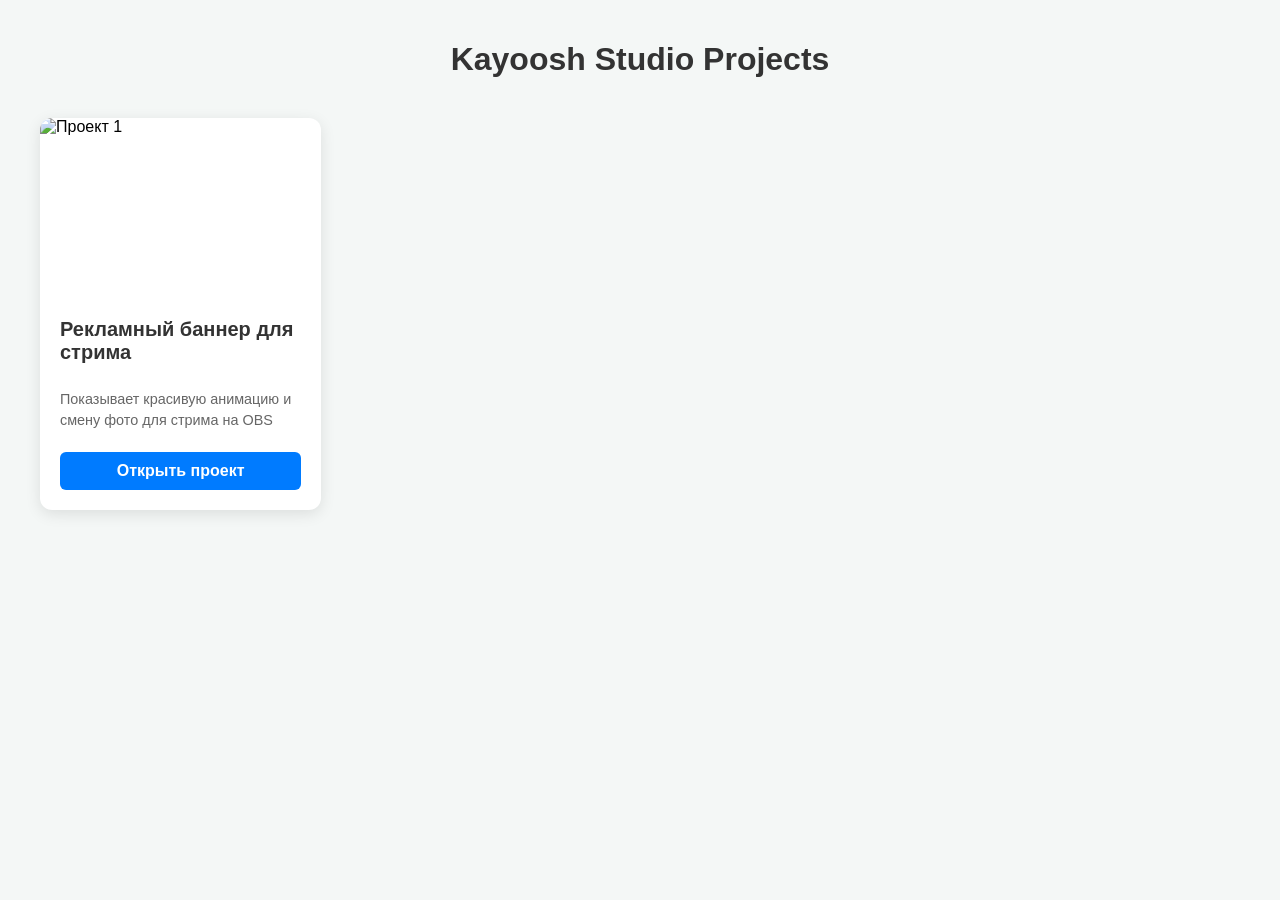
==== index.html @ c9f2aefd "Update index.html" ====
<!DOCTYPE html>
<html lang="ru">
<head>
    <meta charset="UTF-8">
    <meta name="viewport" content="width=device-width, initial-scale=1.0">
    <title>Kayoosh Studio Projects</title>
    <style>
        :root {
            --bg-color: #f4f7f6;
            --card-bg: #ffffff;
            --text-color: #333;
            --accent-color: #007bff;
            --accent-hover: #0056b3;
        }

        body {
            font-family: 'Segoe UI', Tahoma, Geneva, Verdana, sans-serif;
            background-color: var(--bg-color);
            margin: 0;
            padding: 20px;
        }

        h1 {
            text-align: center;
            color: var(--text-color);
            margin-bottom: 40px;
        }

        .container {
            display: grid;
            grid-template-columns: repeat(auto-fill, minmax(280px, 1fr));
            gap: 25px;
            max-width: 1200px;
            margin: 0 auto;
        }

        .card {
            background: var(--card-bg);
            border-radius: 12px;
            overflow: hidden;
            box-shadow: 0 4px 15px rgba(0,0,0,0.1);
            transition: transform 0.3s ease;
            display: flex;
            flex-direction: column;
            height: 100%; /* Карточки будут одной высоты в ряду */
        }

        .card:hover {
            transform: translateY(-10px);
        }

        /* Жестко фиксируем высоту фото */
        .card img {
            width: 100%;
            height: 180px; 
            min-height: 180px;
            max-height: 180px;
            object-fit: cover; /* Обрезает края, сохраняя пропорции */
            display: block;
        }

        .card-content {
            padding: 20px;
            flex-grow: 1; /* Заставляет контент занимать все свободное место */
            display: flex;
            flex-direction: column;
        }

        .card-title {
            margin: 0 0 10px 0;
            font-size: 1.25rem;
            color: var(--text-color);
        }

        .card-description {
            font-size: 0.9rem;
            color: #666;
            margin-bottom: 20px;
            line-height: 1.5;
            flex-grow: 1; /* Толкает кнопку вниз, если текста мало */
        }

        .card-button {
            display: inline-block;
            text-decoration: none;
            background-color: var(--accent-color);
            color: white;
            padding: 10px 20px;
            border-radius: 6px;
            text-align: center;
            font-weight: bold;
            transition: background 0.2s;
        }

        .card-button:hover {
            background-color: var(--accent-hover);
        }
    </style>
</head>
<body>

    <h1>Kayoosh Studio Projects</h1>

    <div class="container">
        <div class="card">
            <img src="https://i.pinimg.com/736x/4e/8b/6a/4e8b6acf4c16b7bc7b9687562db60d89.jpg" alt="Проект 1">
            <div class="card-content">
                <h3 class="card-title">Рекламный баннер для стрима</h3>
                <p class="card-description">Показывает красивую анимацию и смену фото для стрима на OBS</p>
                <a href="projects/project001/index.html" class="card-button">Открыть проект</a>
            </div>
        </div>
    </div>

</body>
</html>
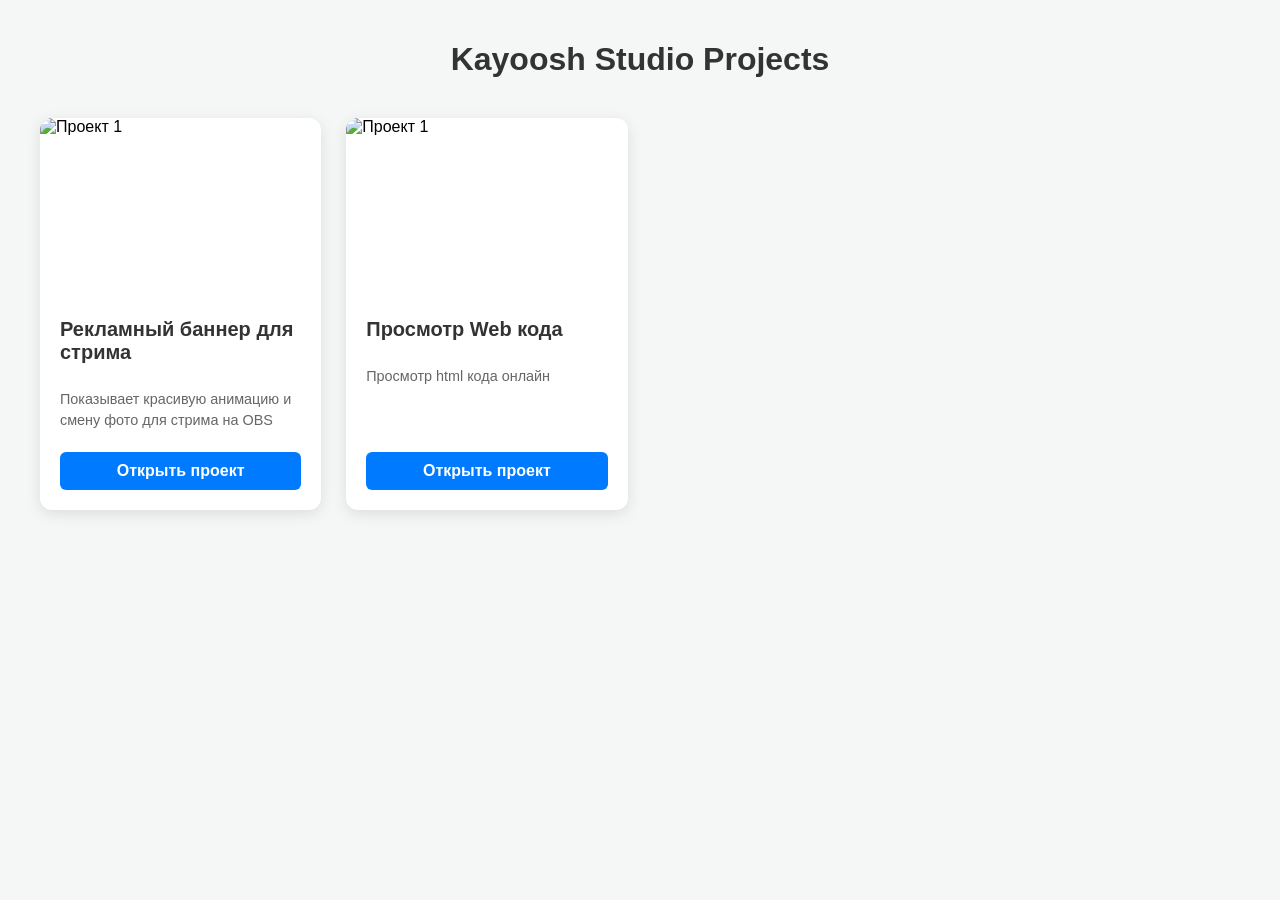
==== commit 848d2b44: "Add new project card for Web code viewer" ====
--- a/index.html
+++ b/index.html
@@ -4,6 +4,7 @@
     <meta charset="UTF-8">
     <meta name="viewport" content="width=device-width, initial-scale=1.0">
     <title>Kayoosh Studio Projects</title>
+    <link rel="icon" type="image/png" href="https://web-tool.org/upload/tmp/50561ace8f0e665377b90e51fd591e24.png?t=1771861402">
     <style>
         :root {
             --bg-color: #f4f7f6;
@@ -110,6 +111,15 @@
                 <a href="projects/project001/index.html" class="card-button">Открыть проект</a>
             </div>
         </div>
+
+        <div class="card">
+            <img src="blob:https://web.telegram.org/5aaf53b7-e21a-4e0a-8a41-7a031ddeeca1" alt="Проект 1">
+            <div class="card-content">
+                <h3 class="card-title">Просмотр Web кода</h3>
+                <p class="card-description">Просмотр html кода онлайн</p>
+                <a href="projects/project002/index.html" class="card-button">Открыть проект</a>
+            </div>
+        </div>
     </div>
 
 </body>
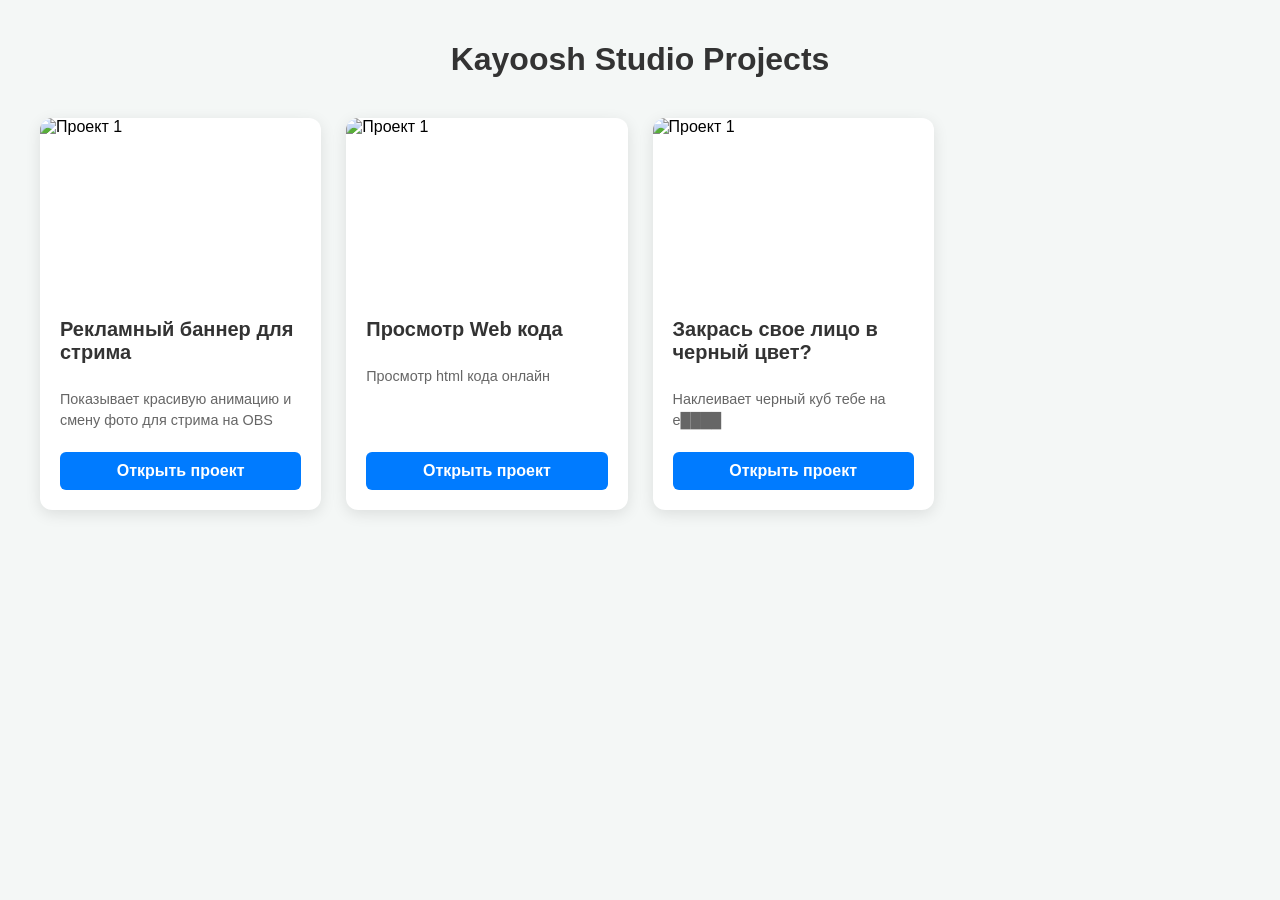
==== commit cf514b6e: "Update index.html" ====
--- a/index.html
+++ b/index.html
@@ -120,6 +120,15 @@
                 <a href="projects/project002/index.html" class="card-button">Открыть проект</a>
             </div>
         </div>
+
+        <div class="card">
+            <img src="blob:https://web.telegram.org/5aaf53b7-e21a-4e0a-8a41-7a031ddeeca1" alt="Проект 1">
+            <div class="card-content">
+                <h3 class="card-title">Закрась свое лицо в черный цвет?</h3>
+                <p class="card-description">Наклеивает черный куб тебе на е████</p>
+                <a href="projects/project002/index.html" class="card-button">Открыть проект</a>
+            </div>
+        </div>
     </div>
 
 </body>
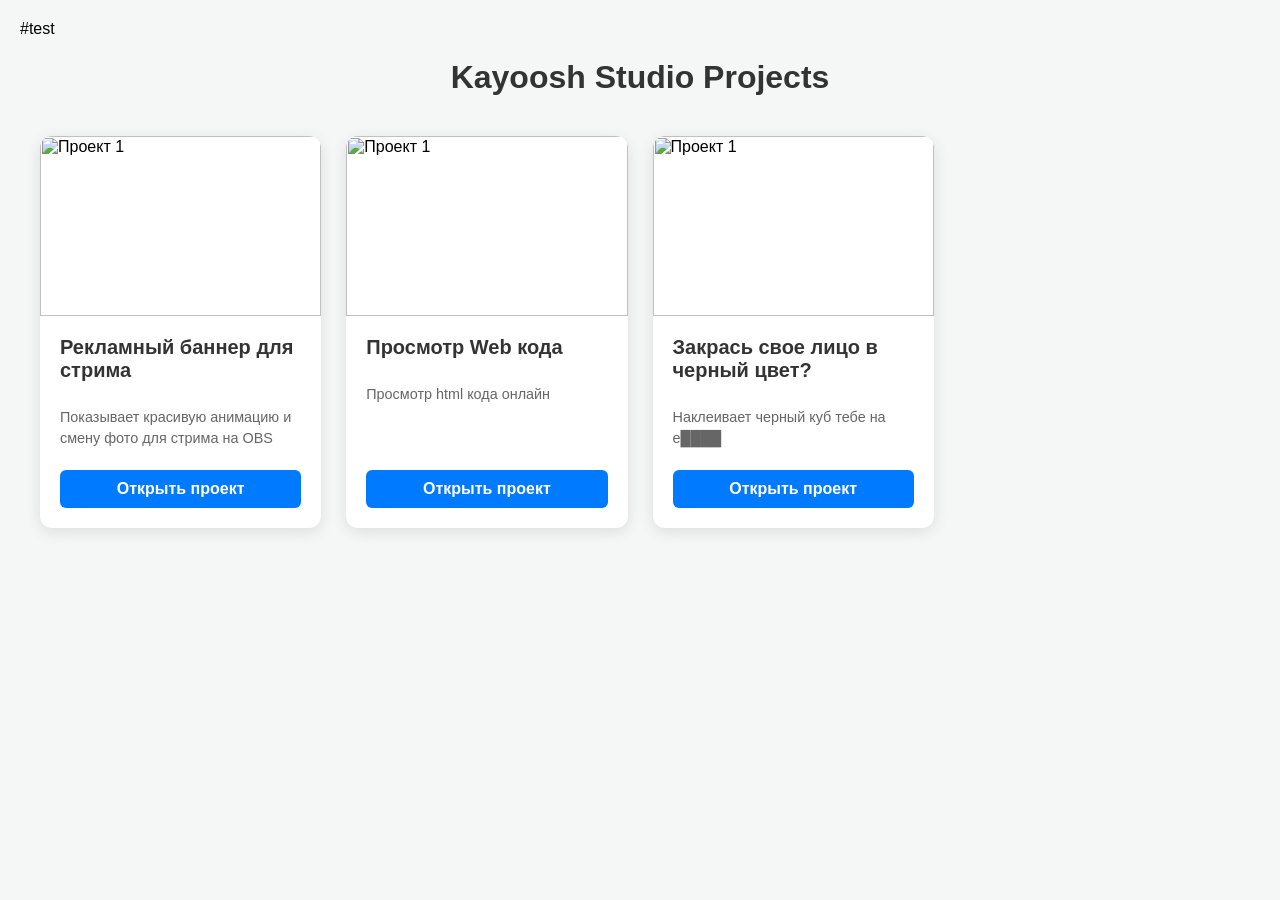
==== commit 7e17fcc3: "Update index.html" ====
--- a/index.html
+++ b/index.html
@@ -1,3 +1,4 @@
+#test
 <!DOCTYPE html>
 <html lang="ru">
 <head>
@@ -126,7 +127,7 @@
             <div class="card-content">
                 <h3 class="card-title">Закрась свое лицо в черный цвет?</h3>
                 <p class="card-description">Наклеивает черный куб тебе на е████</p>
-                <a href="projects/project002/index.html" class="card-button">Открыть проект</a>
+                <a href="projects/project003/index.html" class="card-button">Открыть проект</a>
             </div>
         </div>
     </div>
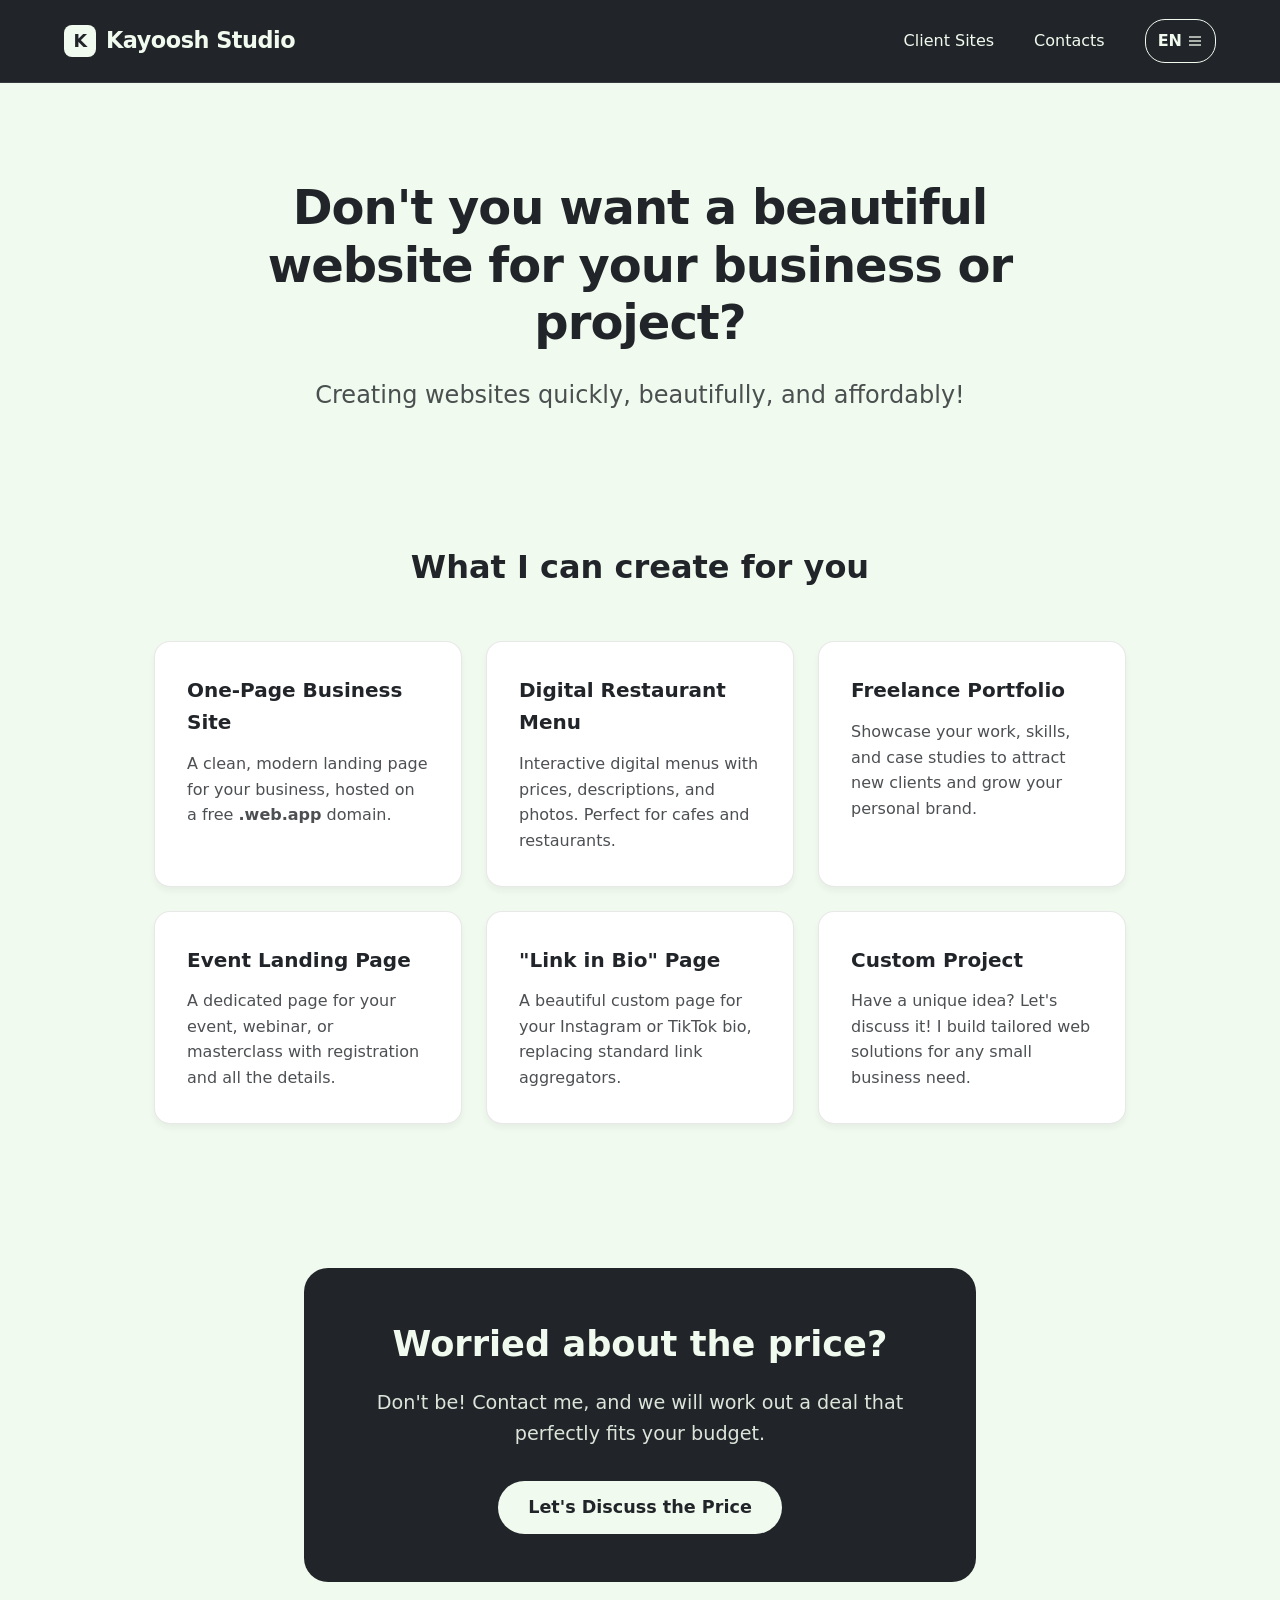
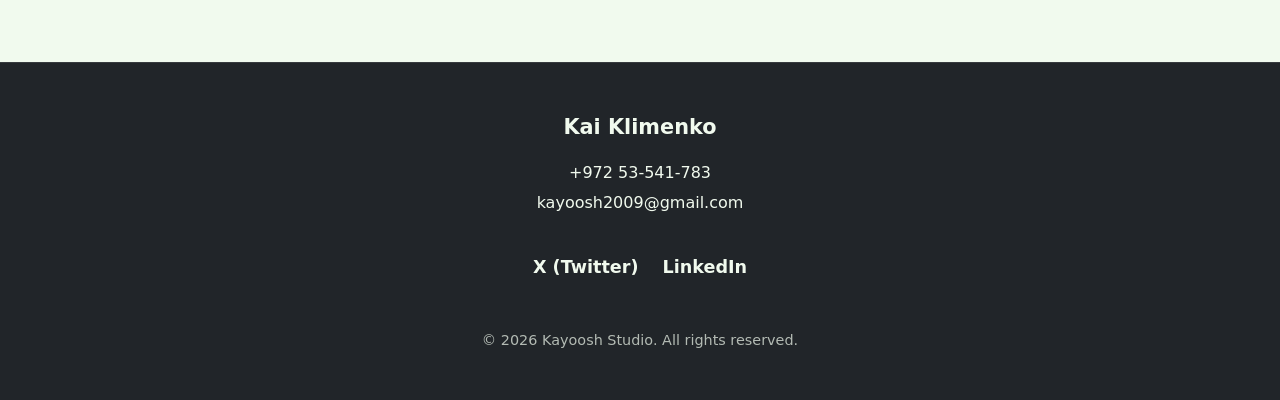
==== commit f4e0f1f6: "1" ====
--- a/index.html
+++ b/index.html
@@ -1,136 +1,360 @@
-#test
 <!DOCTYPE html>
-<html lang="ru">
+<html lang="en">
 <head>
     <meta charset="UTF-8">
     <meta name="viewport" content="width=device-width, initial-scale=1.0">
-    <title>Kayoosh Studio Projects</title>
-    <link rel="icon" type="image/png" href="https://web-tool.org/upload/tmp/50561ace8f0e665377b90e51fd591e24.png?t=1771861402">
+    <title>Kayoosh Studio - Beautiful Websites for Small Businesses</title>
     <style>
+        /* --- VARIABLES & RESET --- */
         :root {
-            --bg-color: #f4f7f6;
+            --bg-color: #F1FAEE;
+            --text-color: #212529;
             --card-bg: #ffffff;
-            --text-color: #333;
-            --accent-color: #007bff;
-            --accent-hover: #0056b3;
+            --shadow: 0 4px 6px rgba(33, 37, 41, 0.05);
+        }
+
+        * {
+            margin: 0;
+            padding: 0;
+            box-sizing: border-box;
+            font-family: 'Segoe UI', system-ui, -apple-system, sans-serif;
         }
 
         body {
-            font-family: 'Segoe UI', Tahoma, Geneva, Verdana, sans-serif;
             background-color: var(--bg-color);
-            margin: 0;
-            padding: 20px;
-        }
-
-        h1 {
+            color: var(--text-color);
+            line-height: 1.6;
+            min-height: 100vh;
+            display: flex;
+            flex-direction: column;
+        }
+
+        a {
+            color: var(--text-color);
+            text-decoration: none;
+            transition: opacity 0.2s;
+        }
+
+        a:hover {
+            opacity: 0.7;
+        }
+
+        /* --- NAVBAR --- */
+        .navbar {
+            display: flex;
+            align-items: center;
+            justify-content: space-between;
+            padding: 1.2rem 5%;
+            border-bottom: 1px solid rgba(241, 250, 238, 0.1);
+            position: sticky;
+            top: 0;
+            background-color: #212529;
+            color: #F1FAEE;
+            z-index: 100;
+        }
+
+        .navbar a {
+            color: #F1FAEE;
+        }
+
+        .nav-logo {
+            display: flex;
+            align-items: center;
+            gap: 10px;
+            font-size: 1.4rem;
+            font-weight: 700;
+            letter-spacing: -0.5px;
+        }
+
+        .nav-logo-icon {
+            width: 32px;
+            height: 32px;
+            background-color: #F1FAEE;
+            color: #212529;
+            display: flex;
+            align-items: center;
+            justify-content: center;
+            border-radius: 8px;
+            font-weight: bold;
+            font-size: 1.1rem;
+        }
+        .nav-links {
+            display: flex;
+            align-items: center;
+            gap: 2.5rem;
+        }
+
+        .nav-links a {
+            font-weight: 500;
+            font-size: 1rem;
+        }
+
+        .nav-lang {
+            cursor: pointer;
+            display: flex;
+            align-items: center;
+            gap: 5px;
+            padding: 8px 12px;
+            border: 1px solid #F1FAEE;
+            border-radius: 20px;
+            font-weight: 600;
+        }
+
+        /* --- HERO SECTION --- */
+        .hero {
             text-align: center;
+            padding: 6rem 5% 4rem;
+            max-width: 900px;
+            margin: 0 auto;
+        }
+
+        .hero h1 {
+            font-size: 3rem;
+            line-height: 1.2;
+            margin-bottom: 1.5rem;
+            font-weight: 800;
+            letter-spacing: -1px;
+        }
+
+        .hero p {
+            font-size: 1.5rem;
+            font-weight: 500;
+            opacity: 0.8;
+        }
+
+        /* --- SERVICES SECTION --- */
+        .services {
+            padding: 4rem 5%;
+            max-width: 1100px;
+            margin: 0 auto;
+            width: 100%;
+        }
+
+        .services h2 {
+            text-align: center;
+            font-size: 2rem;
+            margin-bottom: 3rem;
+            font-weight: 700;
+        }
+
+        .services-grid {
+            display: grid;
+            grid-template-columns: repeat(auto-fit, minmax(280px, 1fr));
+            gap: 1.5rem;
+        }
+
+        .service-card {
+            background-color: var(--card-bg);
+            padding: 2rem;
+            border-radius: 16px;
+            border: 1px solid rgba(33, 37, 41, 0.1);
+            box-shadow: var(--shadow);
+            transition: transform 0.2s, box-shadow 0.2s;
+        }
+
+        .service-card:hover {
+            transform: translateY(-5px);
+            box-shadow: 0 10px 15px rgba(33, 37, 41, 0.1);
+        }
+
+        .service-card h3 {
+            font-size: 1.25rem;
+            margin-bottom: 0.8rem;
+            font-weight: 700;
+        }
+
+        .service-card p {
+            font-size: 1rem;
+            opacity: 0.8;
+        }
+
+        /* --- PRICING SECTION --- */
+        .pricing {
+            text-align: center;
+            padding: 5rem 5%;
+            max-width: 800px;
+            margin: 0 auto;
+        }
+
+        .pricing-box {
+            background-color: var(--text-color);
+            color: var(--bg-color);
+            padding: 3rem 2rem;
+            border-radius: 24px;
+        }
+
+        .pricing-box h2 {
+            font-size: 2.2rem;
+            margin-bottom: 1rem;
+            font-weight: 800;
+        }
+
+        .pricing-box p {
+            font-size: 1.2rem;
+            opacity: 0.9;
+            margin-bottom: 2rem;
+        }
+
+        .btn-contact {
+            display: inline-block;
+            background-color: var(--bg-color);
             color: var(--text-color);
-            margin-bottom: 40px;
-        }
-
-        .container {
-            display: grid;
-            grid-template-columns: repeat(auto-fill, minmax(280px, 1fr));
-            gap: 25px;
-            max-width: 1200px;
+            padding: 12px 30px;
+            border-radius: 50px;
+            font-weight: 700;
+            font-size: 1.1rem;
+            transition: transform 0.2s;
+        }
+
+        .btn-contact:hover {
+            transform: scale(1.05);
+            opacity: 1;
+        }
+
+        /* --- FOOTER --- */
+        .footer {
+            margin-top: auto;
+            padding: 3rem 5%;
+            border-top: 1px solid rgba(241, 250, 238, 0.1);
+            text-align: center;
+            background-color: #212529;
+            color: #F1FAEE;
+        }
+
+        .footer a {
+            color: #F1FAEE;
+        }
+
+        .footer-content {
+            max-width: 1100px;
             margin: 0 auto;
-        }
-
-        .card {
-            background: var(--card-bg);
-            border-radius: 12px;
-            overflow: hidden;
-            box-shadow: 0 4px 15px rgba(0,0,0,0.1);
-            transition: transform 0.3s ease;
             display: flex;
             flex-direction: column;
-            height: 100%; /* Карточки будут одной высоты в ряду */
-        }
-
-        .card:hover {
-            transform: translateY(-10px);
-        }
-
-        /* Жестко фиксируем высоту фото */
-        .card img {
-            width: 100%;
-            height: 180px; 
-            min-height: 180px;
-            max-height: 180px;
-            object-fit: cover; /* Обрезает края, сохраняя пропорции */
+            gap: 1rem;
+        }
+
+        .footer-name {
+            font-size: 1.3rem;
+            font-weight: 700;
+        }
+
+        .footer-contacts a {
             display: block;
-        }
-
-        .card-content {
-            padding: 20px;
-            flex-grow: 1; /* Заставляет контент занимать все свободное место */
-            display: flex;
-            flex-direction: column;
-        }
-
-        .card-title {
-            margin: 0 0 10px 0;
-            font-size: 1.25rem;
-            color: var(--text-color);
-        }
-
-        .card-description {
+            margin-bottom: 5px;
+            font-size: 1rem;
+        }
+
+        .footer-socials {
+            display: flex;
+            justify-content: center;
+            gap: 1.5rem;
+            margin-top: 1rem;
+            font-size: 1.1rem;
+            font-weight: 600;
+        }
+
+        .copyright {
+            margin-top: 2rem;
             font-size: 0.9rem;
-            color: #666;
-            margin-bottom: 20px;
-            line-height: 1.5;
-            flex-grow: 1; /* Толкает кнопку вниз, если текста мало */
-        }
-
-        .card-button {
-            display: inline-block;
-            text-decoration: none;
-            background-color: var(--accent-color);
-            color: white;
-            padding: 10px 20px;
-            border-radius: 6px;
-            text-align: center;
-            font-weight: bold;
-            transition: background 0.2s;
-        }
-
-        .card-button:hover {
-            background-color: var(--accent-hover);
+            opacity: 0.7;
+        }
+
+        /* --- RESPONSIVE --- */
+        @media (max-width: 768px) {
+            .nav-links a:not(.nav-lang) {
+                display: none; /* Скрываем ссылки на мобилках, оставляем только бургер/язык */
+            }
+            .hero h1 {
+                font-size: 2.2rem;
+            }
+            .hero p {
+                font-size: 1.2rem;
+            }
+            .pricing-box h2 {
+                font-size: 1.8rem;
+            }
         }
     </style>
 </head>
 <body>
 
-    <h1>Kayoosh Studio Projects</h1>
-
-    <div class="container">
-        <div class="card">
-            <img src="https://i.pinimg.com/736x/4e/8b/6a/4e8b6acf4c16b7bc7b9687562db60d89.jpg" alt="Проект 1">
-            <div class="card-content">
-                <h3 class="card-title">Рекламный баннер для стрима</h3>
-                <p class="card-description">Показывает красивую анимацию и смену фото для стрима на OBS</p>
-                <a href="projects/project001/index.html" class="card-button">Открыть проект</a>
-            </div>
-        </div>
-
-        <div class="card">
-            <img src="blob:https://web.telegram.org/5aaf53b7-e21a-4e0a-8a41-7a031ddeeca1" alt="Проект 1">
-            <div class="card-content">
-                <h3 class="card-title">Просмотр Web кода</h3>
-                <p class="card-description">Просмотр html кода онлайн</p>
-                <a href="projects/project002/index.html" class="card-button">Открыть проект</a>
-            </div>
-        </div>
-
-        <div class="card">
-            <img src="blob:https://web.telegram.org/5aaf53b7-e21a-4e0a-8a41-7a031ddeeca1" alt="Проект 1">
-            <div class="card-content">
-                <h3 class="card-title">Закрась свое лицо в черный цвет?</h3>
-                <p class="card-description">Наклеивает черный куб тебе на е████</p>
-                <a href="projects/project003/index.html" class="card-button">Открыть проект</a>
-            </div>
-        </div>
-    </div>
+    <!-- NAVBAR -->
+    <nav class="navbar">
+        <div class="nav-logo">
+            <div class="nav-logo-icon">K</div>
+            <span>Kayoosh Studio</span>
+        </div>
+        <div class="nav-links">
+            <a href="#clients">Client Sites</a>
+            <a href="#contacts">Contacts</a>
+            <div class="nav-lang">
+                EN <!-- Здесь будет иконка бургер-меню для выбора языка -->
+                <svg width="16" height="16" viewBox="0 0 24 24" fill="none" stroke="currentColor" stroke-width="2"><line x1="3" y1="6" x2="21" y2="6"></line><line x1="3" y1="12" x2="21" y2="12"></line><line x1="3" y1="18" x2="21" y2="18"></line></svg>
+            </div>
+        </div>
+    </nav>
+
+    <!-- HERO SECTION -->
+    <section class="hero">
+        <h1>Don't you want a beautiful website for your business or project?</h1>
+        <p>Creating websites quickly, beautifully, and affordably!</p>
+    </section>
+
+    <!-- SERVICES SECTION -->
+    <section class="services" id="services">
+        <h2>What I can create for you</h2>
+        <div class="services-grid">
+            <div class="service-card">
+                <h3>One-Page Business Site</h3>
+                <p>A clean, modern landing page for your business, hosted on a free <strong>.web.app</strong> domain.</p>
+            </div>
+            <div class="service-card">
+                <h3>Digital Restaurant Menu</h3>
+                <p>Interactive digital menus with prices, descriptions, and photos. Perfect for cafes and restaurants.</p>
+            </div>
+            <div class="service-card">
+                <h3>Freelance Portfolio</h3>
+                <p>Showcase your work, skills, and case studies to attract new clients and grow your personal brand.</p>
+            </div>
+            <div class="service-card">
+                <h3>Event Landing Page</h3>
+                <p>A dedicated page for your event, webinar, or masterclass with registration and all the details.</p>
+            </div>
+            <div class="service-card">
+                <h3>"Link in Bio" Page</h3>
+                <p>A beautiful custom page for your Instagram or TikTok bio, replacing standard link aggregators.</p>
+            </div>
+            <div class="service-card">
+                <h3>Custom Project</h3>
+                <p>Have a unique idea? Let's discuss it! I build tailored web solutions for any small business need.</p>
+            </div>
+        </div>
+    </section>
+
+    <!-- PRICING SECTION -->
+    <section class="pricing" id="contacts">
+        <div class="pricing-box">
+            <h2>Worried about the price?</h2>
+            <p>Don't be! Contact me, and we will work out a deal that perfectly fits your budget.</p>
+            <a href="mailto:kayoosh2009@gmail.com" class="btn-contact">Let's Discuss the Price</a>
+        </div>
+    </section>
+
+    <!-- FOOTER -->
+    <footer class="footer">
+        <div class="footer-content">
+            <div class="footer-name">Kai Klimenko</div>
+            <div class="footer-contacts">
+                <a href="tel:+97253541783">+972 53-541-783</a>
+                <a href="mailto:kayoosh2009@gmail.com">kayoosh2009@gmail.com</a>
+            </div>
+            <div class="footer-socials">
+                <a href="https://x.com" target="_blank">X (Twitter)</a>
+                <a href="https://linkedin.com" target="_blank">LinkedIn</a>
+            </div>
+            <div class="copyright">© 2026 Kayoosh Studio. All rights reserved.</div>
+        </div>
+    </footer>
 
 </body>
-</html>
+</html>
